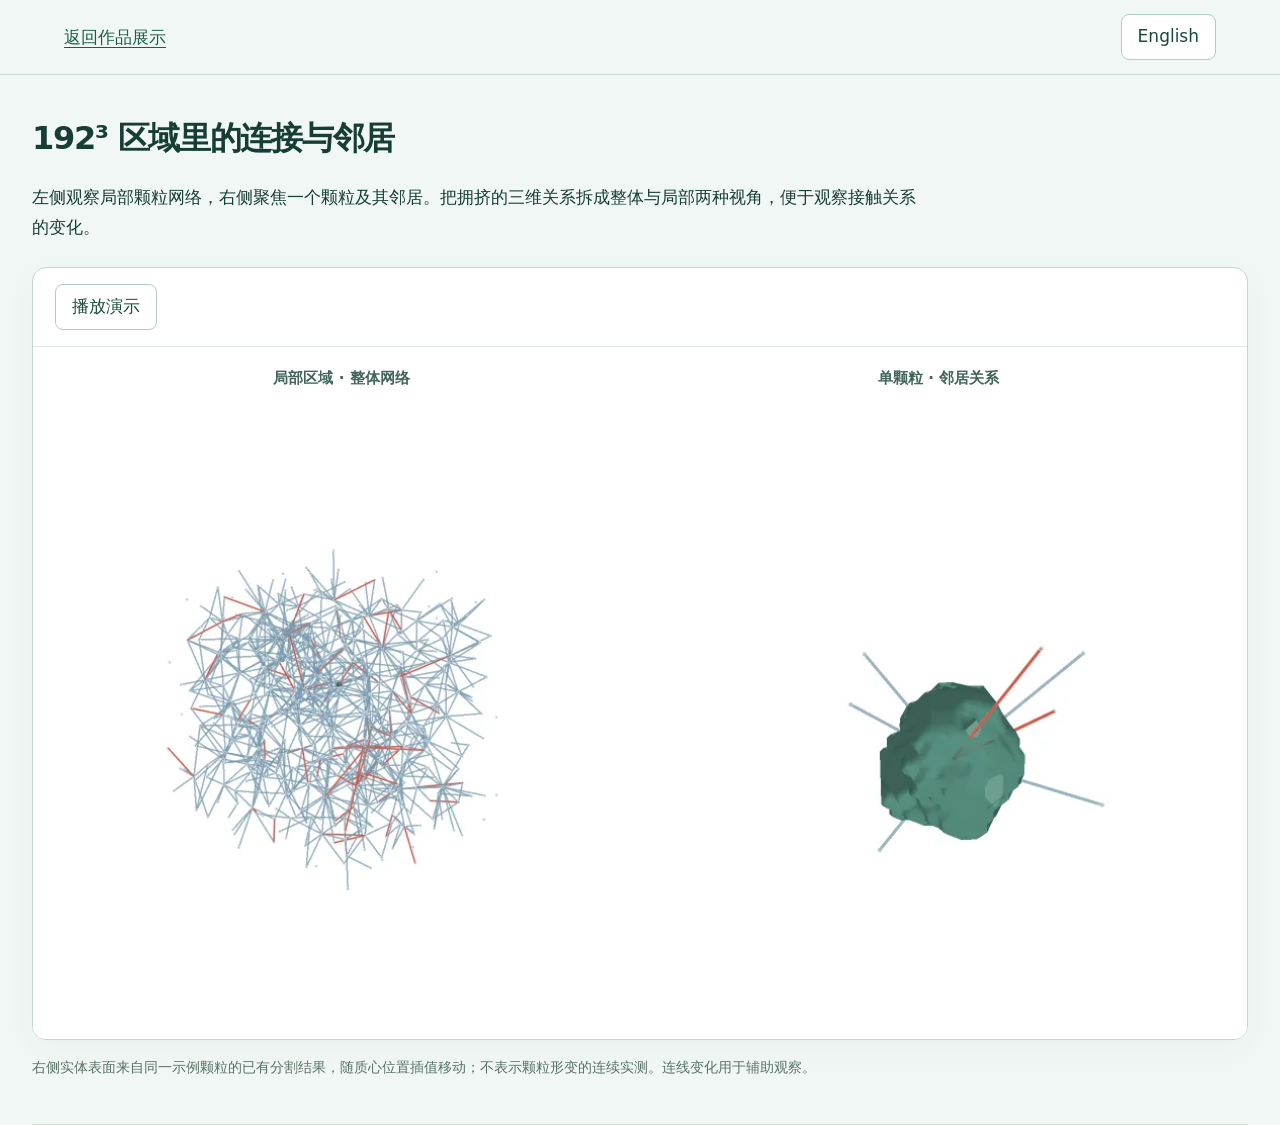
==== docs/viewer.html @ e80235df "Publish raster-only research visualization showcase" ====
<!doctype html><html lang="zh-CN"><head><meta charset="utf-8"><meta name="viewport" content="width=device-width,initial-scale=1"><title>三维可视化演示</title><link rel="stylesheet" href="style.css"></head><body class="viewer"><nav><a href="index.html" data-t="back"></a><button id="language">English</button></nav><main><header><h1 id="demoTitle"></h1><p id="demoText"></p></header><section><div class="panel"><div class="control"><button id="demoButton" data-t="play"></button></div><div class="view-labels"><strong id="leftTitle"></strong><strong id="rightTitle"></strong></div><img id="demoImage" class="animation" src="assets/contacts-poster.webp?v=20261121b" alt=""></div><p class="caption" id="demoNote"></p></section></main><script src="app.js?v=20261121b"></script><script>
const demo=new URLSearchParams(location.search).get('demo')==='motion'?'motion':'contacts',prefix=demo==='motion'?'motion':'contact';let playing=false;function demoRender(){document.getElementById('demoTitle').textContent=tr(prefix+'Title');document.getElementById('demoText').textContent=tr(prefix+'Text');document.getElementById('demoNote').textContent=tr(prefix+'Note');document.getElementById('leftTitle').textContent=tr(demo==='motion'?'global':'network');document.getElementById('rightTitle').textContent=tr(demo==='motion'?'local':'neighbors');document.getElementById('demoButton').textContent=tr(playing?'pause':'play');document.getElementById('demoImage').alt=tr(prefix+'Title');document.title=tr(prefix+'Title')}
document.getElementById('demoImage').src='assets/'+demo+'-poster.webp?v=20261121b';document.getElementById('demoButton').onclick=()=>{playing=!playing;document.getElementById('demoImage').src='assets/'+demo+(playing?'':'-poster')+'.webp?v=20261121b';demoRender()};const languageAction=document.getElementById('language').onclick;document.getElementById('language').onclick=()=>{languageAction();demoRender()};demoRender();
</script></body></html>
---- docs/style.css ----
*{box-sizing:border-box}html{scroll-behavior:smooth;scroll-padding-top:90px}body{margin:0;background:#f1f7f4;color:#163d36;font:17px/1.8 system-ui,-apple-system,"Microsoft YaHei",sans-serif}nav{position:sticky;top:0;z-index:2;display:flex;align-items:center;justify-content:space-between;padding:14px max(5vw,20px);border-bottom:1px solid #c5d8ce;background:#f1f7f4f5;backdrop-filter:blur(12px)}nav div{display:flex;gap:22px;align-items:center}a{color:#19604c;text-underline-offset:4px}.brand{text-decoration:none;font-weight:750}.eyebrow{font-size:14px;letter-spacing:.13em;color:#386d5d;font-weight:650}main{max-width:1200px;padding:0 32px;margin:auto}header{max-width:900px;padding:75px 0 40px}h1{font-size:clamp(36px,4.4vw,60px);line-height:1.25;letter-spacing:-.04em;margin:18px 0 24px}h2{font-size:30px;line-height:1.4;margin:10px 0 18px}h3{font-size:20px}p{margin:14px 0;max-width:920px}.lead{font-size:20px;color:#41645b;max-width:800px}section{padding:40px 0 30px;border-bottom:1px solid #d0dfd7}.section-intro{max-width:850px;margin-bottom:24px}.actions,.control{display:flex;gap:16px;align-items:center;flex-wrap:wrap}.actions{margin-top:28px}button,.button{font:inherit;line-height:1.4;cursor:pointer;border:1px solid #b3cdc0;border-radius:8px;padding:10px 16px;color:#174a3c;background:white;text-decoration:none}.button{background:#1c604b;color:white;border-color:#1c604b}.secondary{background:transparent;color:#1c604b}.panel{border:1px solid #c3d7ca;background:white;border-radius:14px;overflow:hidden;box-shadow:0 9px 32px #1c604b09}.control{padding:16px 22px;border-bottom:1px solid #e0e9e4;justify-content:space-between}.control label{display:flex;align-items:center;gap:10px}.control input{width:20px;height:20px;accent-color:#1c604b}.control strong{font-size:15px;color:#557369}.stages{display:grid;grid-template-columns:repeat(5,1fr);gap:14px;margin:24px 0 12px}.stages figure{margin:0;display:flex;flex-direction:column;justify-content:flex-end}.stages img{width:100%;height:270px;object-fit:contain}.stages figcaption{text-align:center;font-size:15px}.mosaic{display:block;width:100%;height:auto}.animation{display:block;width:100%;aspect-ratio:1200/640;object-fit:contain;background:white}.view-labels{display:grid;grid-template-columns:1fr 1fr;text-align:center;padding:18px 10px 0;font-size:15px;color:#41645b}.caption{font-size:14px;line-height:1.7;color:#587267;margin-top:16px}.legend{display:flex;gap:24px;flex-wrap:wrap;font-size:15px}.legend span:before{content:"";display:inline-block;width:18px;height:4px;margin-right:9px;vertical-align:middle;background:currentColor}.retained{color:#63869d}.lost{color:#c94c40}.gained{color:#bb761f}.initial{color:#75879a}.prediction{color:#0072b2}.observed{color:#d55e00}.value-grid{display:grid;grid-template-columns:repeat(3,1fr);gap:30px}.value-grid p{color:#41645b;font-size:16px}footer{max-width:1200px;margin:auto;padding:30px 32px 50px;display:flex;justify-content:space-between;font-size:14px}button:focus-visible,a:focus-visible,input:focus-visible{outline:3px solid #e0a73c;outline-offset:4px}.viewer main{max-width:1450px}.viewer header{padding:25px 0 10px}.viewer h1{font-size:32px}.viewer section{padding-top:0}@media(max-width:700px){body{font-size:16px}nav{align-items:flex-start;gap:16px}nav div{gap:12px;flex-wrap:wrap;justify-content:flex-end;font-size:14px}nav div a{display:none}main{padding:0 18px}header{padding-top:42px}h2{font-size:25px}.lead{font-size:18px}.stages{gap:5px}.stages img{height:150px}.stages figcaption{font-size:12px}.value-grid{grid-template-columns:1fr;gap:4px}.view-labels{font-size:12px;padding-top:12px}.legend{gap:12px}.control{padding:12px;gap:10px}footer{padding:24px 18px}.control strong{font-size:13px}}@media(prefers-reduced-motion:reduce){html{scroll-behavior:auto}}
.mosaic-head{display:grid;grid-template-columns:repeat(5,1fr);text-align:center;font-size:14px;padding:12px 0}.mosaic{padding:0 12px 12px}@media(max-width:700px){.mosaic-head{font-size:11px}}
.stage-figure{margin-top:28px}.stage-images{position:relative;width:100%}.stage-render{position:absolute;object-fit:contain}.stage-figure>.mosaic-head{padding:10px 0 0}
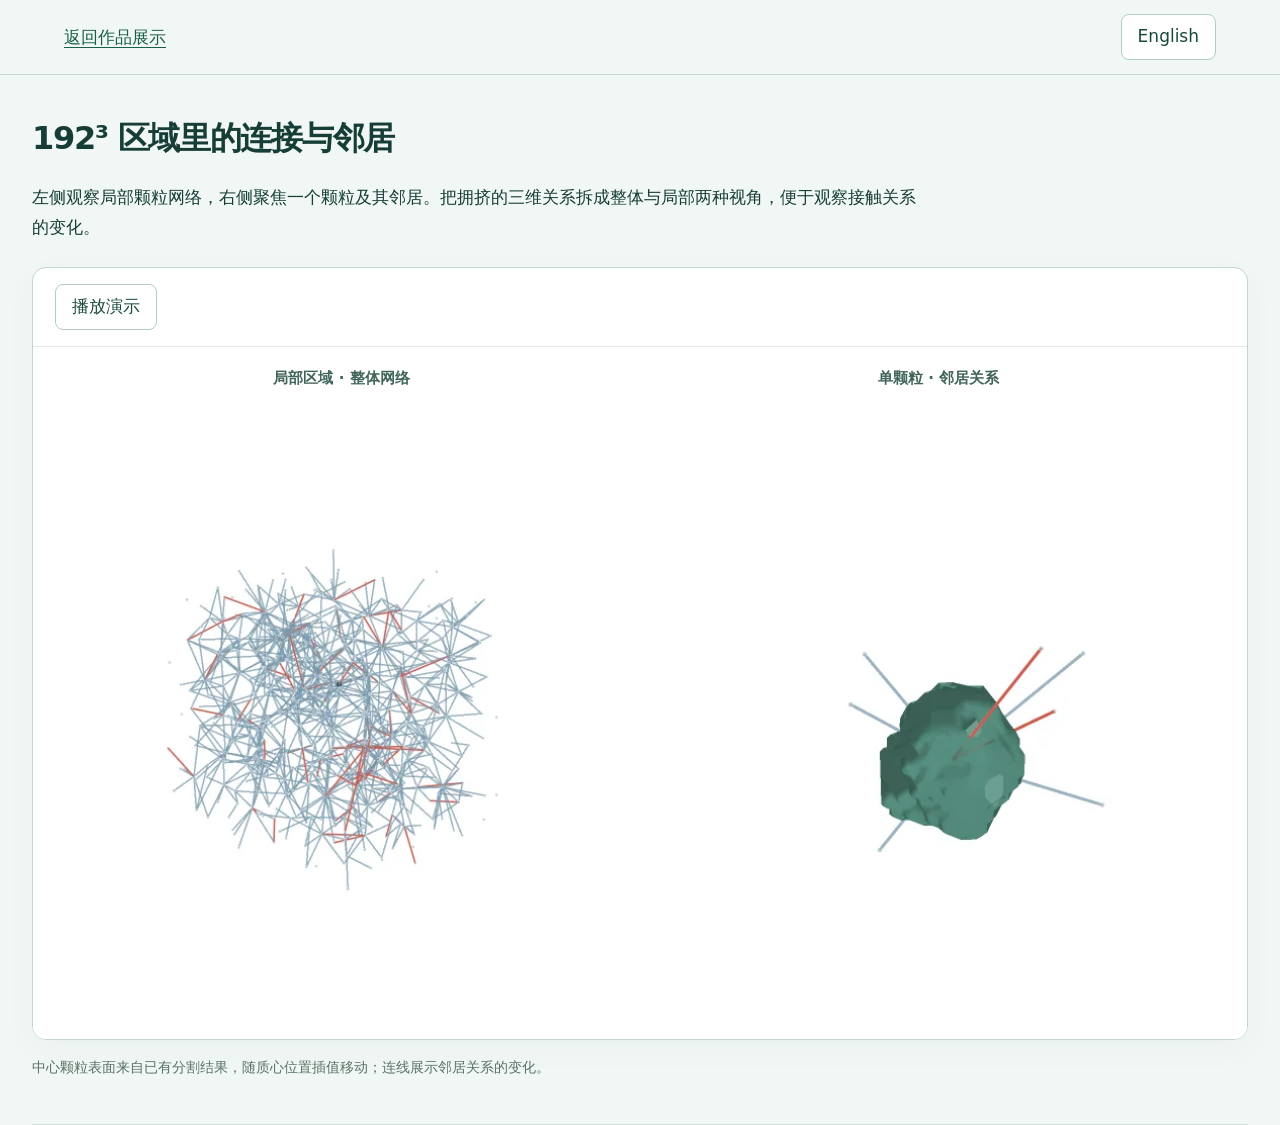
==== commit 7f40632f: "Simplify project introductions and presentation notes" ====
--- a/docs/viewer.html
+++ b/docs/viewer.html
@@ -1,4 +1,4 @@
-<!doctype html><html lang="zh-CN"><head><meta charset="utf-8"><meta name="viewport" content="width=device-width,initial-scale=1"><title>三维可视化演示</title><link rel="stylesheet" href="style.css"></head><body class="viewer"><nav><a href="index.html" data-t="back"></a><button id="language">English</button></nav><main><header><h1 id="demoTitle"></h1><p id="demoText"></p></header><section><div class="panel"><div class="control"><button id="demoButton" data-t="play"></button></div><div class="view-labels"><strong id="leftTitle"></strong><strong id="rightTitle"></strong></div><img id="demoImage" class="animation" src="assets/contacts-poster.webp?v=20261121b" alt=""></div><p class="caption" id="demoNote"></p></section></main><script src="app.js?v=20261121b"></script><script>
+<!doctype html><html lang="zh-CN"><head><meta charset="utf-8"><meta name="viewport" content="width=device-width,initial-scale=1"><title>三维可视化演示</title><link rel="stylesheet" href="style.css"></head><body class="viewer"><nav><a href="index.html" data-t="back"></a><button id="language">English</button></nav><main><header><h1 id="demoTitle"></h1><p id="demoText"></p></header><section><div class="panel"><div class="control"><button id="demoButton" data-t="play"></button></div><div class="view-labels"><strong id="leftTitle"></strong><strong id="rightTitle"></strong></div><img id="demoImage" class="animation" src="assets/contacts-poster.webp?v=20261121b" alt=""></div><p class="caption" id="demoNote"></p></section></main><script src="app.js?v=20261121c"></script><script>
 const demo=new URLSearchParams(location.search).get('demo')==='motion'?'motion':'contacts',prefix=demo==='motion'?'motion':'contact';let playing=false;function demoRender(){document.getElementById('demoTitle').textContent=tr(prefix+'Title');document.getElementById('demoText').textContent=tr(prefix+'Text');document.getElementById('demoNote').textContent=tr(prefix+'Note');document.getElementById('leftTitle').textContent=tr(demo==='motion'?'global':'network');document.getElementById('rightTitle').textContent=tr(demo==='motion'?'local':'neighbors');document.getElementById('demoButton').textContent=tr(playing?'pause':'play');document.getElementById('demoImage').alt=tr(prefix+'Title');document.title=tr(prefix+'Title')}
 document.getElementById('demoImage').src='assets/'+demo+'-poster.webp?v=20261121b';document.getElementById('demoButton').onclick=()=>{playing=!playing;document.getElementById('demoImage').src='assets/'+demo+(playing?'':'-poster')+'.webp?v=20261121b';demoRender()};const languageAction=document.getElementById('language').onclick;document.getElementById('language').onclick=()=>{languageAction();demoRender()};demoRender();
 </script></body></html>
